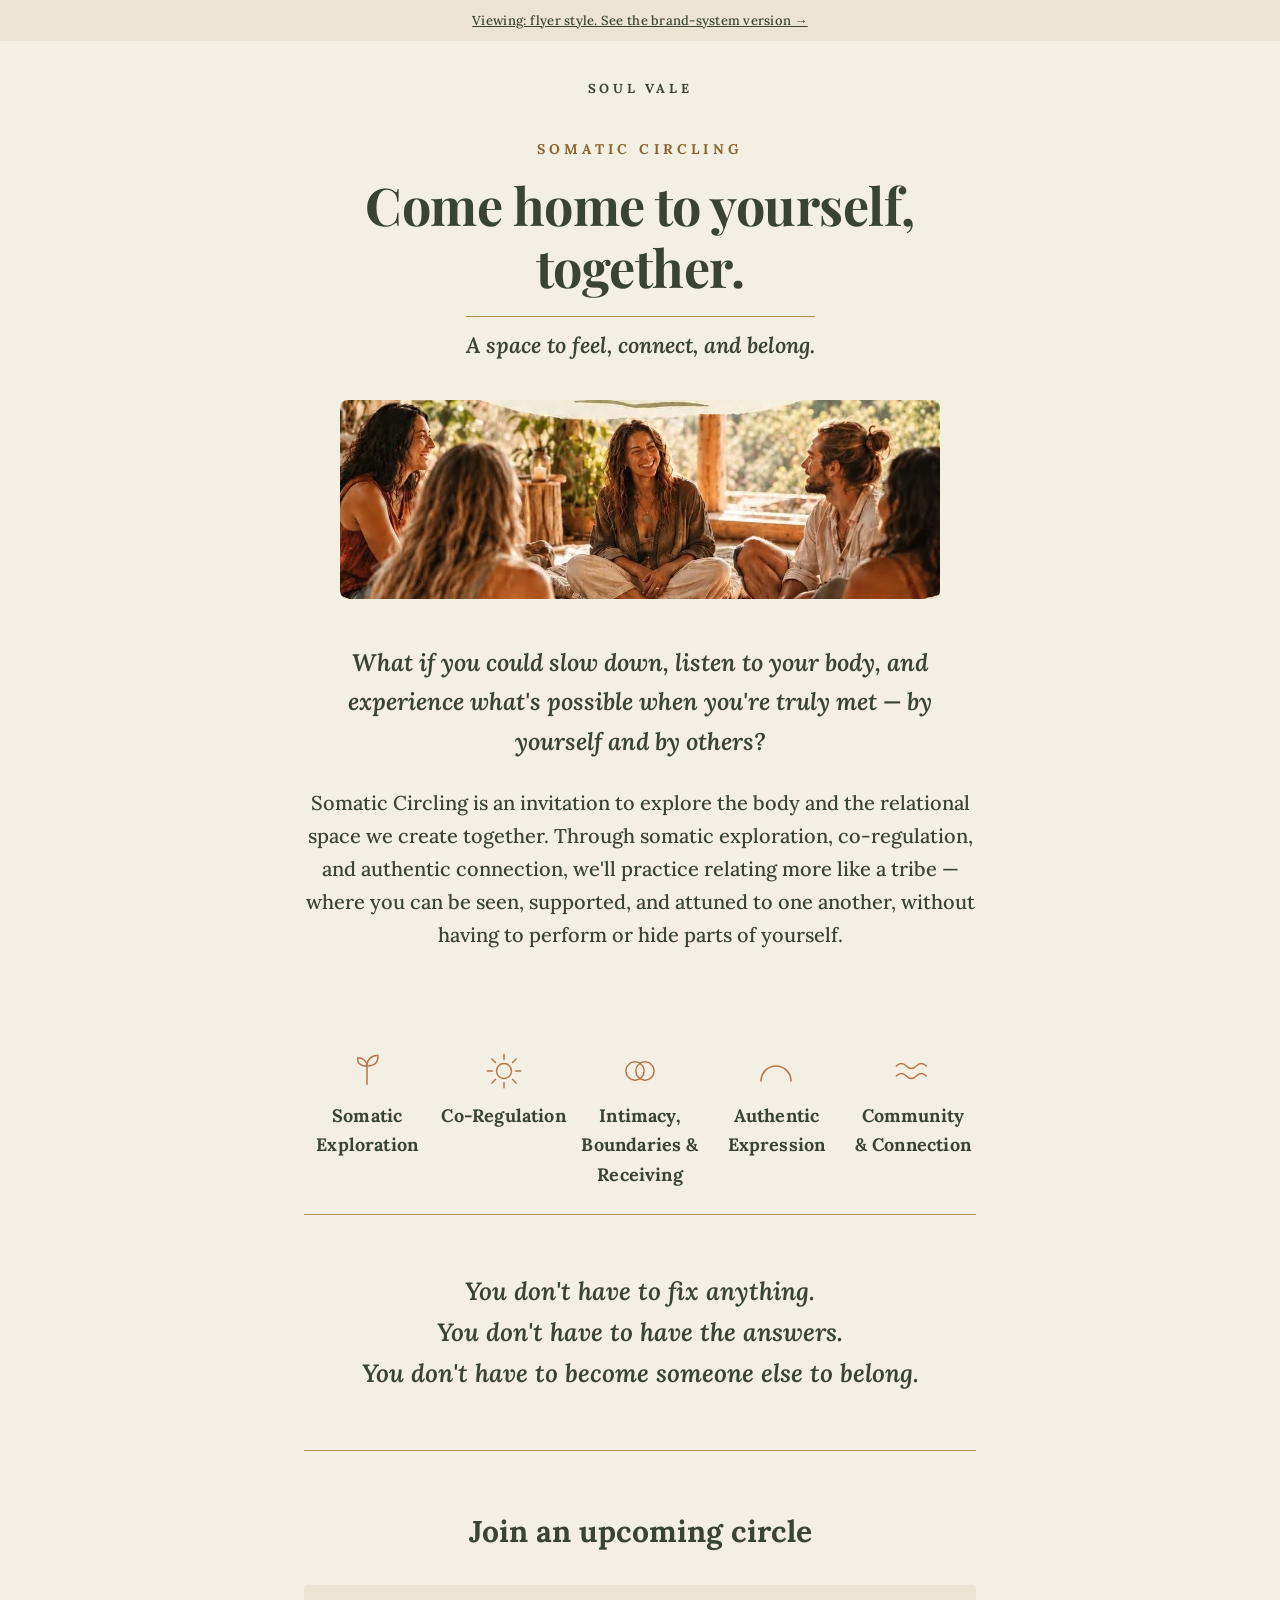
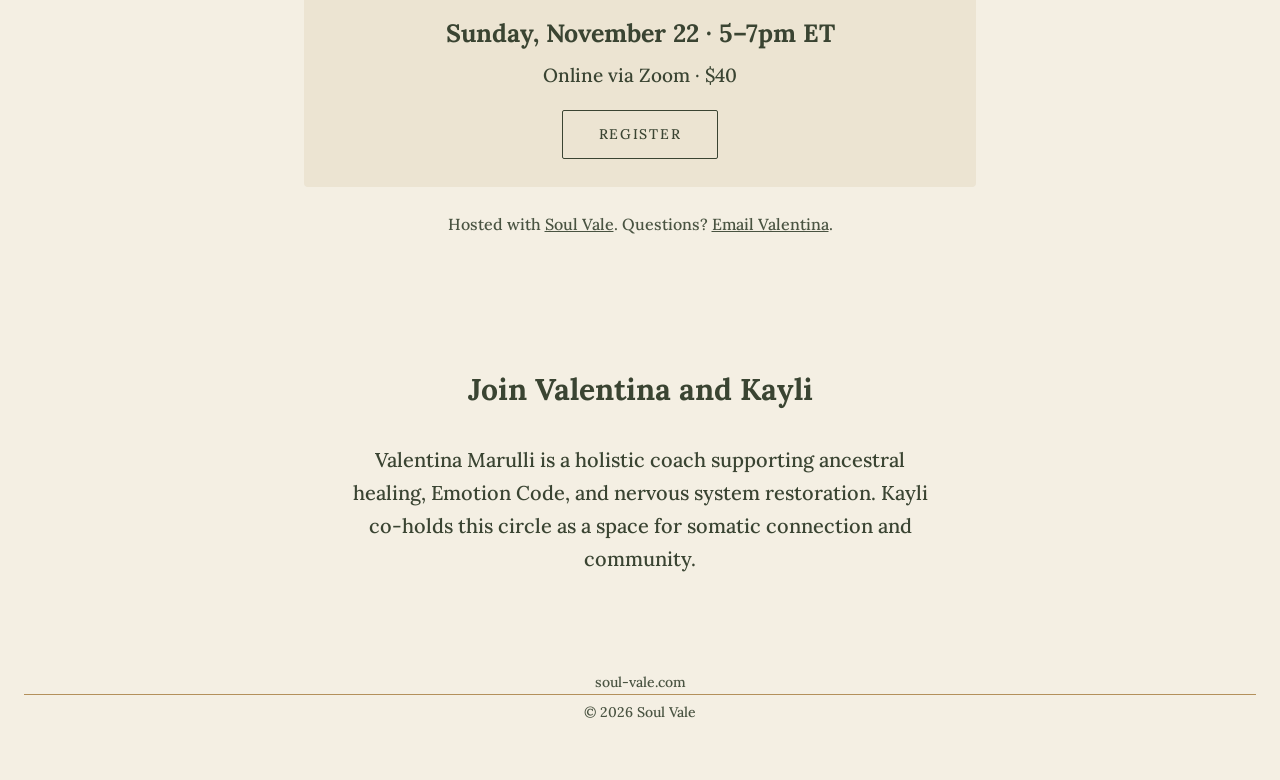
==== index.html @ b20241fc "Readability pass: switch body copy to Lora, darken labels" ====
<!doctype html>
<html lang="en">
<head>
<meta charset="utf-8">
<meta name="viewport" content="width=device-width, initial-scale=1">
<title>Somatic Circling — Soul Vale</title>
<meta name="description" content="Somatic Circling with Valentina &amp; Kayli — an online space to feel, connect, and belong. Join an upcoming circle.">
<link rel="preconnect" href="https://fonts.googleapis.com">
<link rel="preconnect" href="https://fonts.gstatic.com" crossorigin>
<link href="https://fonts.googleapis.com/css2?family=Lora:ital,wght@0,400;0,500;0,600;0,700;1,500;1,600&family=Playfair+Display:wght@600;700&display=swap" rel="stylesheet">
<link rel="stylesheet" href="styles.css">
</head>
<body>

<p class="compare-link"><a href="system/index.html">Viewing: flyer style. See the brand-system version &rarr;</a></p>

<header class="site-header">
  <a class="wordmark" href="https://soul-vale.com">soul vale</a>
</header>

<main>

  <!-- HERO -->
  <section class="hero">
    <p class="eyebrow">Somatic Circling</p>
    <h1 class="script">Come home to yourself,<br>together.</h1>
    <p class="subtitle">A space to feel, connect, and belong.</p>
  </section>

  <div class="hero-photo">
    <img src="assets/circle-photo.webp" alt="A small circle of people sitting together, smiling and connecting." width="1024" height="380" loading="eager">
  </div>

  <!-- INTRO -->
  <section class="intro">
    <p class="lede">What if you could slow down, listen to your body, and experience what's possible when you're truly met — by yourself and by others?</p>
    <p>Somatic Circling is an invitation to explore the body and the relational space we create together. Through somatic exploration, co-regulation, and authentic connection, we'll practice relating more like a tribe — where you can be seen, supported, and attuned to one another, without having to perform or hide parts of yourself.</p>
  </section>

  <!-- PILLARS -->
  <section class="pillars">
    <div class="pillar">
      <svg viewBox="0 0 48 48" aria-hidden="true"><path d="M24 40V18M24 18c0-8 6-13 13-13 1 6-2 13-13 13Zm0 0c0-6-5-10-11-10-1 5 2 10 11 10Z"/></svg>
      <span>Somatic<br>Exploration</span>
    </div>
    <div class="pillar">
      <svg viewBox="0 0 48 48" aria-hidden="true"><circle cx="24" cy="24" r="9"/><path d="M24 4v6M24 38v6M4 24h6M38 24h6M9.5 9.5l4.2 4.2M34.3 34.3l4.2 4.2M9.5 38.5l4.2-4.2M34.3 13.7l4.2-4.2"/></svg>
      <span>Co-Regulation</span>
    </div>
    <div class="pillar">
      <svg viewBox="0 0 48 48" aria-hidden="true"><circle cx="18" cy="24" r="11"/><circle cx="30" cy="24" r="11"/></svg>
      <span>Intimacy,<br>Boundaries &amp; Receiving</span>
    </div>
    <div class="pillar">
      <svg viewBox="0 0 48 48" aria-hidden="true"><path d="M6 36a18 18 0 0 1 36 0" fill="none"/></svg>
      <span>Authentic<br>Expression</span>
    </div>
    <div class="pillar">
      <svg viewBox="0 0 48 48" aria-hidden="true"><path d="M4 18c4-4 8-4 12 0s8 4 12 0 8-4 12 0M4 30c4-4 8-4 12 0s8 4 12 0 8-4 12 0"/></svg>
      <span>Community<br>&amp; Connection</span>
    </div>
  </section>

  <!-- QUOTE -->
  <section class="quote">
    <p>You don't have to fix anything.<br>
    You don't have to have the answers.<br>
    You don't have to become someone else to belong.</p>
  </section>

  <!-- UPCOMING CIRCLES -->
  <section class="circles" id="join">
    <h2>Join an upcoming circle</h2>

    <!--
      TO ADD A NEW DATE: copy one .circle-card block and edit the date/time/price/link.
      TO REMOVE A PAST DATE: delete its .circle-card block.
      Just tell Claude the new date/time/price and this gets updated for you.
    -->
    <div class="circle-card">
      <p class="circle-date">Sunday, November 22 &middot; 5&ndash;7pm ET</p>
      <p class="circle-meta">Online via Zoom &middot; $40</p>
      <a class="btn" href="https://tidycal.com/valentinamarulli0/somatic-circling" target="_blank" rel="noopener">Register</a>
    </div>

    <p class="circles-note">Hosted with <a href="https://soul-vale.com">Soul Vale</a>. Questions? <a href="mailto:valentinamarulli0@gmail.com">Email Valentina</a>.</p>
  </section>

  <!-- HOSTS -->
  <section class="hosts">
    <h2>Join Valentina and Kayli</h2>
    <p>Valentina Marulli is a holistic coach supporting ancestral healing, Emotion Code, and nervous system restoration. Kayli co-holds this circle as a space for somatic connection and community.</p>
  </section>

</main>

<footer class="site-footer">
  <a href="https://soul-vale.com">soul-vale.com</a>
  <span>&copy; <span id="year"></span> Soul Vale</span>
</footer>

<script>document.getElementById('year').textContent = new Date().getFullYear();</script>
</body>
</html>
---- styles.css ----
:root {
  --cream: #f4efe3;
  --cream-deep: #ece4d2;
  --forest: #3a4432;
  --forest-soft: #495341;
  --gold: #b3905b;
  --gold-deep: #8a6530;
  --terracotta: #b8744a;
  --max: 720px;
}

* { box-sizing: border-box; }

html { background: var(--cream); }

body {
  margin: 0;
  background: var(--cream);
  color: var(--forest);
  font-family: 'Lora', Georgia, serif;
  font-weight: 500;
  font-size: 20px;
  line-height: 1.65;
  -webkit-font-smoothing: antialiased;
}

a { color: inherit; }

.compare-link {
  text-align: center;
  margin: 0;
  padding: 10px;
  font-size: 13px;
  letter-spacing: 0.02em;
  background: var(--cream-deep);
  color: var(--forest);
}
.compare-link a { text-decoration: underline; }

.site-header {
  padding: 28px 24px 0;
  text-align: center;
}
.wordmark {
  text-decoration: none;
  letter-spacing: 0.28em;
  text-transform: uppercase;
  font-size: 13px;
  font-weight: 700;
  color: var(--forest);
}

main { max-width: var(--max); margin: 0 auto; padding: 0 24px; }

section { padding: 56px 0; text-align: center; }

.hero { padding-top: 36px; padding-bottom: 28px; }
.eyebrow {
  letter-spacing: 0.3em;
  text-transform: uppercase;
  font-size: 14px;
  font-weight: 700;
  color: var(--gold-deep);
  margin: 0 0 12px;
}
h1.script {
  font-family: 'Playfair Display', 'Cormorant Garamond', Georgia, serif;
  font-weight: 700;
  font-size: 52px;
  line-height: 1.2;
  letter-spacing: -0.01em;
  margin: 0 0 18px;
  color: var(--forest);
}
.subtitle {
  font-style: italic;
  font-size: 22px;
  font-weight: 600;
  color: var(--forest);
  margin: 0;
  border-top: 1px solid var(--gold);
  display: inline-block;
  padding-top: 10px;
}

.hero-photo {
  max-width: 600px;
  margin: 8px auto 0;
  aspect-ratio: 1024 / 340;
  overflow: hidden;
  border-radius: 8px;
}
.hero-photo img {
  width: 100%;
  height: 100%;
  object-fit: cover;
  object-position: 50% 30.1%;
  display: block;
}

.intro { padding-top: 20px; }
.intro .lede { font-size: 24px; font-style: italic; color: var(--forest); font-weight: 600; }
.intro p:not(.lede) { font-size: 20px; color: var(--forest); font-weight: 500; }

.pillars {
  display: flex;
  flex-wrap: nowrap;
  justify-content: space-between;
  align-items: flex-start;
  gap: 10px;
  padding-top: 24px;
  padding-bottom: 24px;
}
.pillar {
  flex: 1 1 0;
  min-width: 0;
  display: flex;
  flex-direction: column;
  align-items: center;
  gap: 10px;
}
.pillar svg {
  width: 34px; height: 34px;
  fill: none;
  stroke: var(--terracotta);
  stroke-width: 1.8;
  stroke-linecap: round;
  stroke-linejoin: round;
}
.pillar span {
  font-size: 16px;
  font-weight: 700;
  letter-spacing: 0.01em;
  color: var(--forest);
}

@media (min-width: 560px) {
  .pillar span { font-size: 18px; }
  .pillar svg { width: 40px; height: 40px; }
}

.quote {
  border-top: 1px solid var(--gold);
  border-bottom: 1px solid var(--gold);
}
.quote p {
  font-style: italic;
  font-size: 25px;
  font-weight: 600;
  margin: 0;
  color: var(--forest);
}

.circles h2, .hosts h2 {
  font-family: 'Lora', serif;
  font-weight: 700;
  font-size: 30px;
  margin: 0 0 28px;
}

.circle-card {
  background: var(--cream-deep);
  border-radius: 4px;
  padding: 28px 24px;
  margin: 0 0 20px;
}
.circle-date { font-size: 25px; font-weight: 700; margin: 0 0 6px; }
.circle-meta { margin: 0 0 18px; color: var(--forest); font-size: 19px; font-weight: 500; }

.btn {
  display: inline-block;
  text-decoration: none;
  border: 1px solid var(--forest);
  padding: 12px 36px;
  letter-spacing: 0.12em;
  text-transform: uppercase;
  font-size: 14px;
  border-radius: 2px;
  transition: background .15s ease, color .15s ease;
}
.btn:hover { background: var(--forest); color: var(--cream); }

.circles-note { font-size: 16px; color: var(--forest-soft); margin-top: 24px; }
.circles-note a { text-decoration: underline; }

.hosts p { font-size: 20px; color: var(--forest); max-width: 580px; margin: 0 auto; }

.site-footer {
  text-align: center;
  padding: 40px 24px 56px;
  font-size: 14px;
  color: var(--forest-soft);
  display: flex;
  flex-direction: column;
  gap: 6px;
}
.site-footer a { text-decoration: none; border-bottom: 1px solid var(--gold); }

@media (max-width: 480px) {
  h1.script { font-size: 36px; }
  body { font-size: 19px; }
}
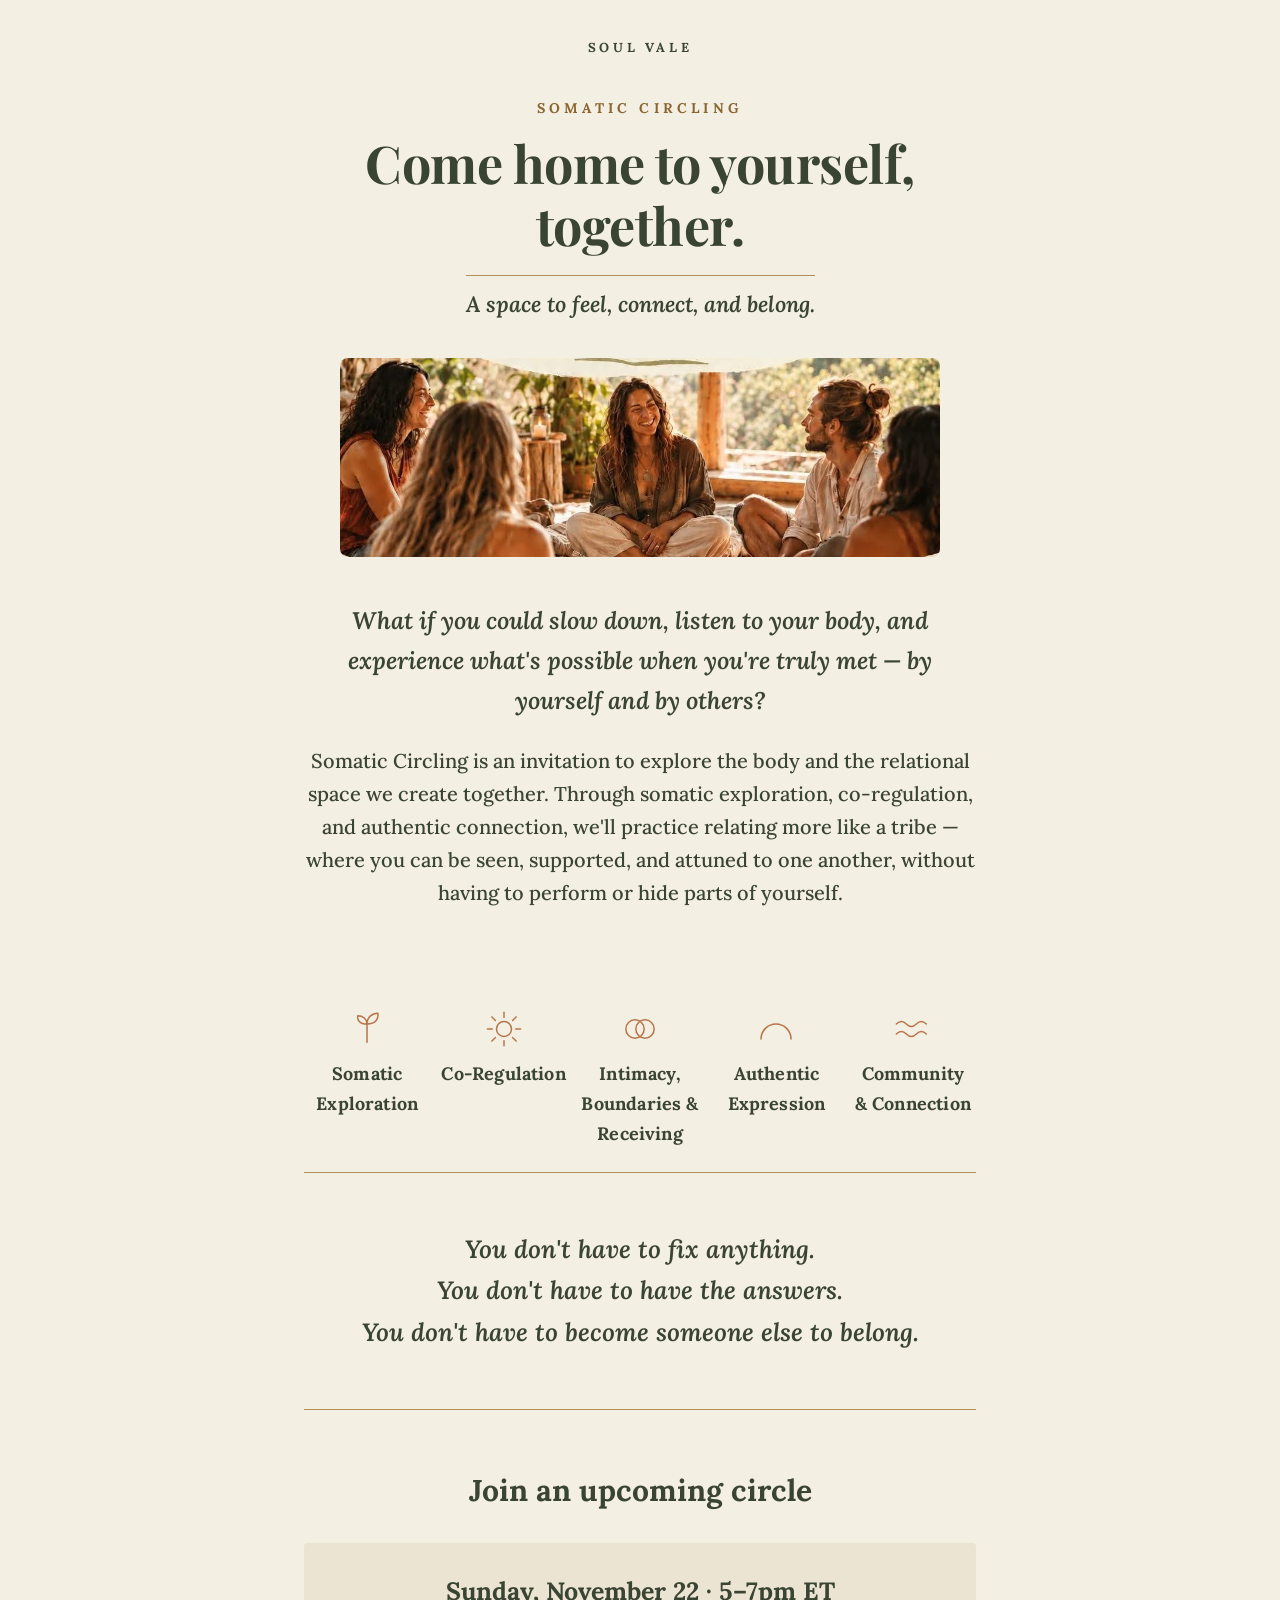
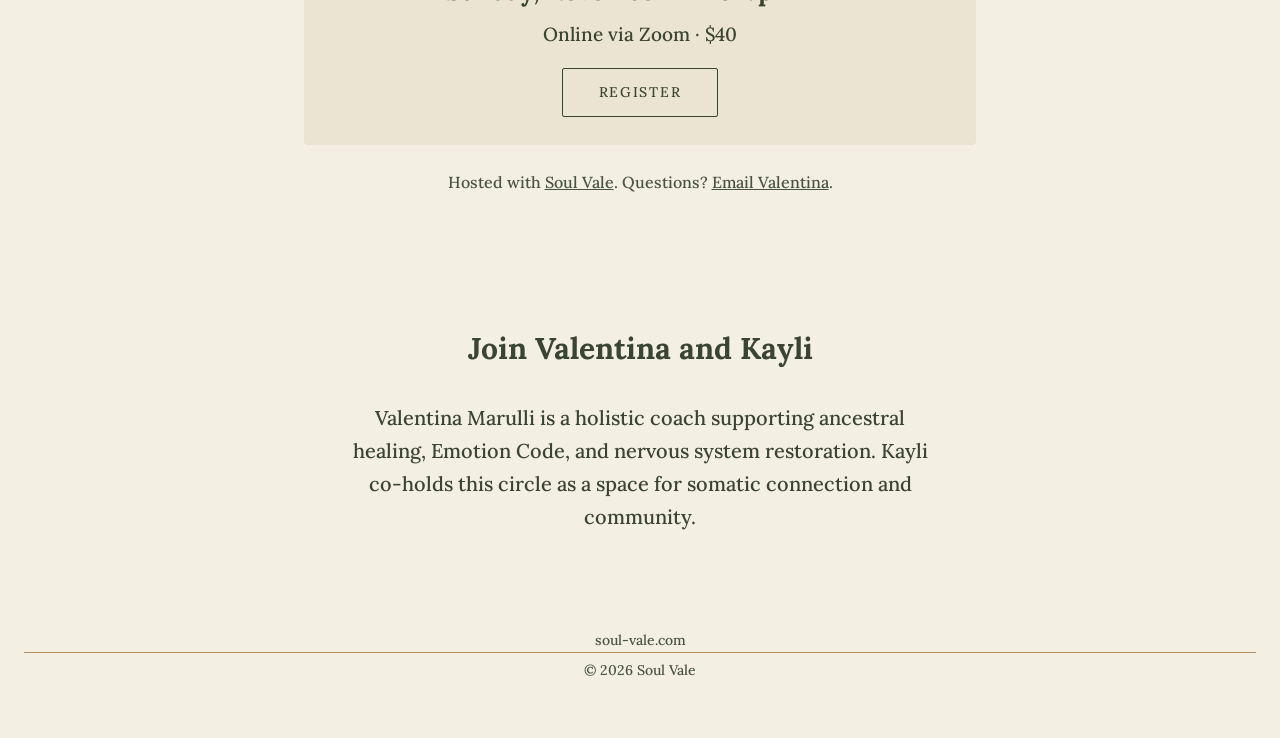
==== commit c2da2fc4: "Lock in flyer-style design; remove brand-system comparison page" ====
--- a/index.html
+++ b/index.html
@@ -11,8 +11,6 @@
 <link rel="stylesheet" href="styles.css">
 </head>
 <body>
-
-<p class="compare-link"><a href="system/index.html">Viewing: flyer style. See the brand-system version &rarr;</a></p>
 
 <header class="site-header">
   <a class="wordmark" href="https://soul-vale.com">soul vale</a>
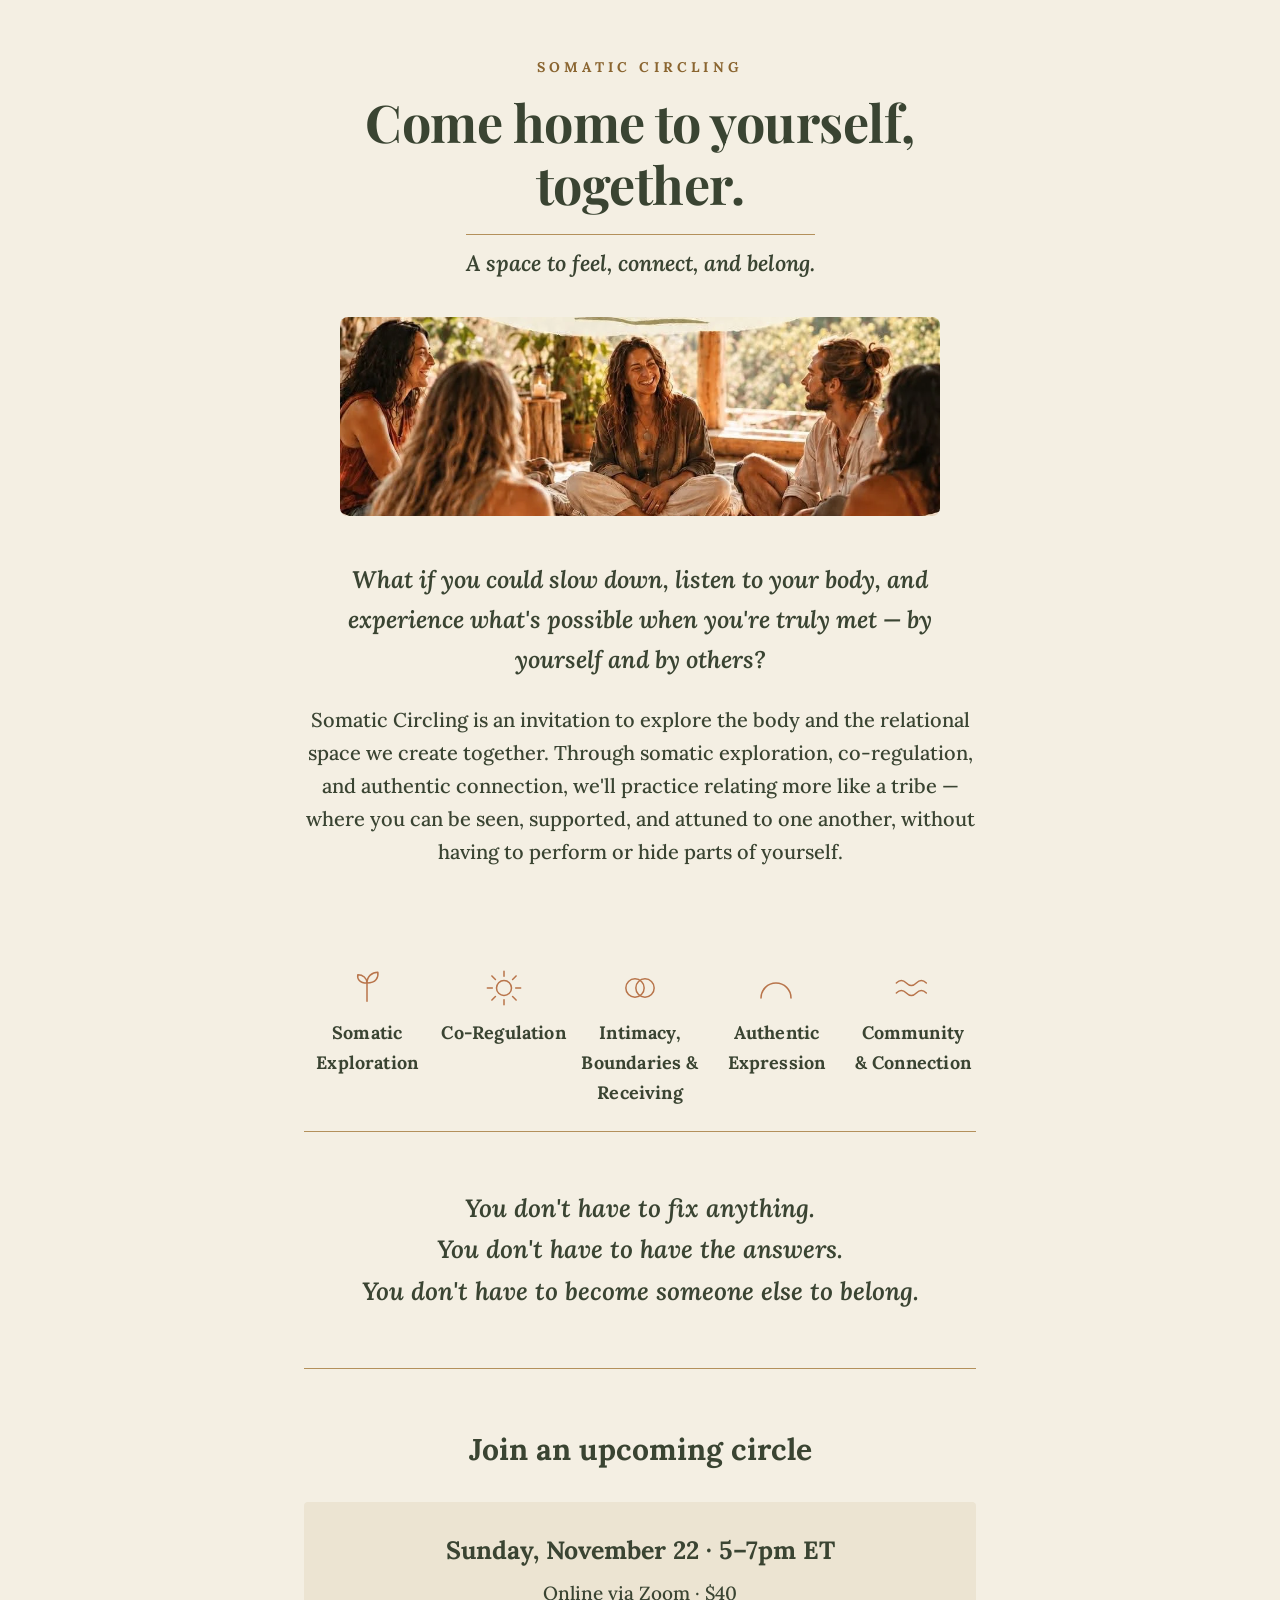
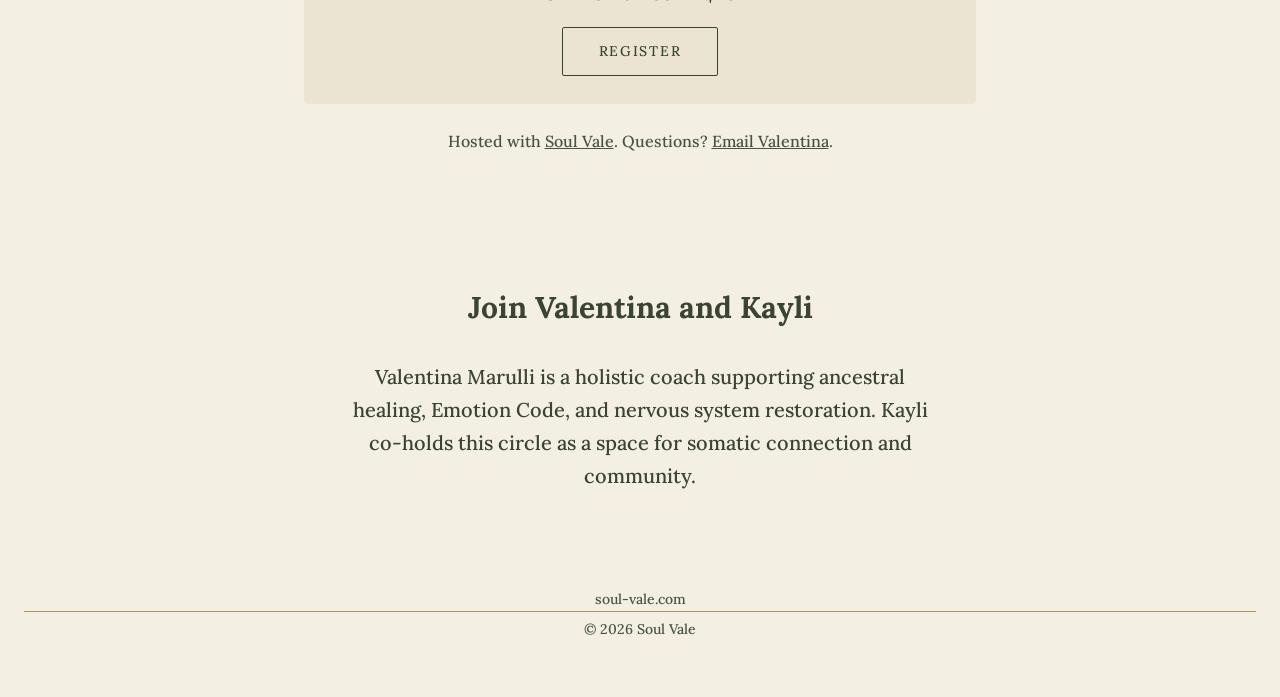
==== commit 032f84fd: "Remove Soul Vale wordmark from page header" ====
--- a/index.html
+++ b/index.html
@@ -11,10 +11,6 @@
 <link rel="stylesheet" href="styles.css">
 </head>
 <body>
-
-<header class="site-header">
-  <a class="wordmark" href="https://soul-vale.com">soul vale</a>
-</header>
 
 <main>
 
--- a/styles.css
+++ b/styles.css
@@ -54,7 +54,7 @@
 
 section { padding: 56px 0; text-align: center; }
 
-.hero { padding-top: 36px; padding-bottom: 28px; }
+.hero { padding-top: 56px; padding-bottom: 28px; }
 .eyebrow {
   letter-spacing: 0.3em;
   text-transform: uppercase;
@@ -137,6 +137,21 @@
 @media (min-width: 560px) {
   .pillar span { font-size: 18px; }
   .pillar svg { width: 40px; height: 40px; }
+}
+
+@media (max-width: 480px) {
+  .pillars {
+    flex-wrap: wrap;
+    justify-content: center;
+    row-gap: 28px;
+    column-gap: 16px;
+  }
+  .pillar {
+    flex: 1 1 27%;
+    max-width: 33%;
+  }
+  .pillar svg { width: 30px; height: 30px; }
+  .pillar span { font-size: 14px; }
 }
 
 .quote {
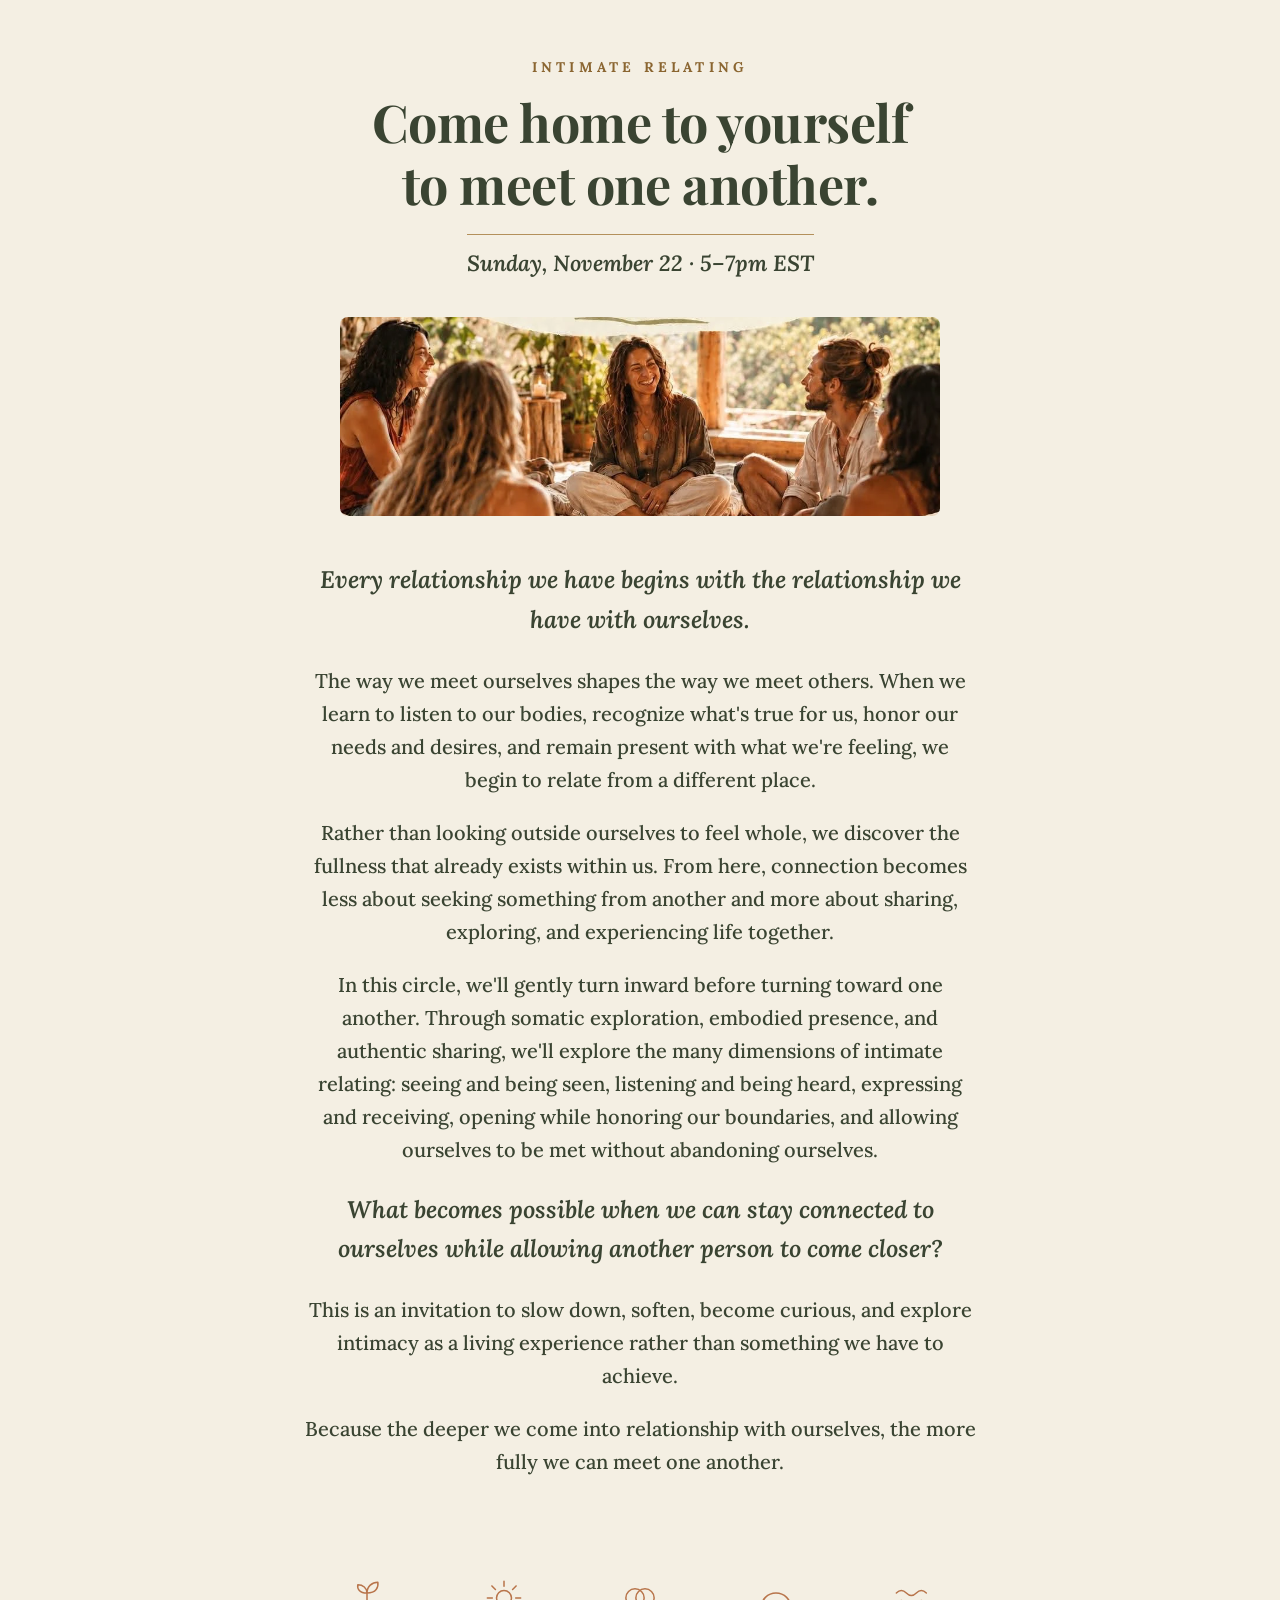
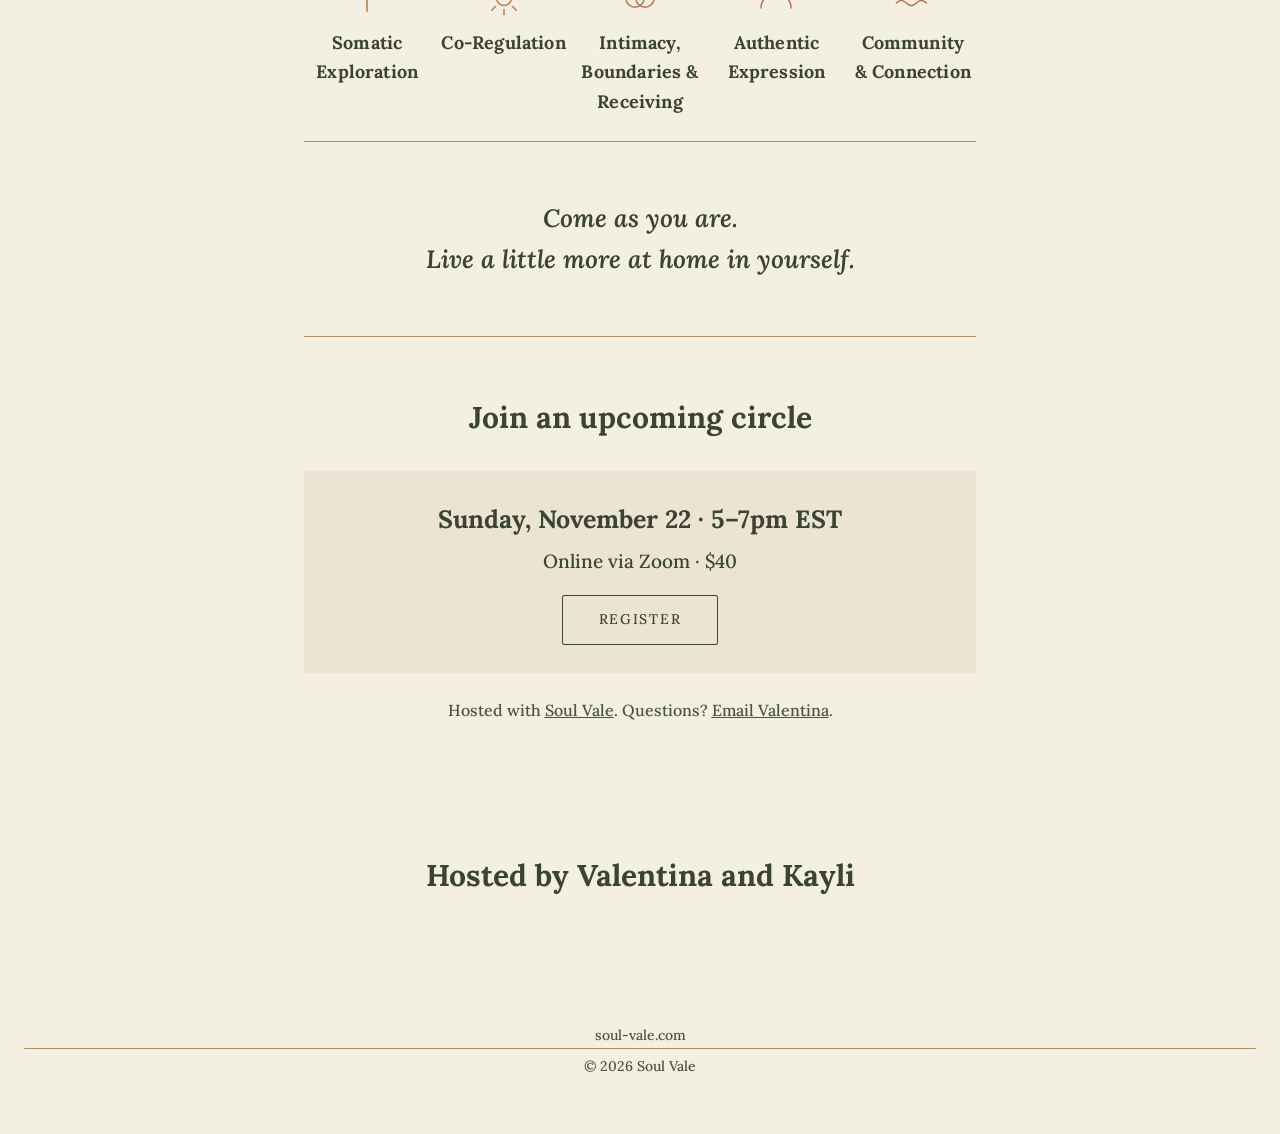
==== commit 0f3f612d: "Update content for Intimate Relating circle; trim hosts section" ====
--- a/index.html
+++ b/index.html
@@ -3,8 +3,8 @@
 <head>
 <meta charset="utf-8">
 <meta name="viewport" content="width=device-width, initial-scale=1">
-<title>Somatic Circling — Soul Vale</title>
-<meta name="description" content="Somatic Circling with Valentina &amp; Kayli — an online space to feel, connect, and belong. Join an upcoming circle.">
+<title>Intimate Relating — Soul Vale</title>
+<meta name="description" content="Intimate Relating with Valentina &amp; Kayli — come home to yourself to meet one another. Join an upcoming circle.">
 <link rel="preconnect" href="https://fonts.googleapis.com">
 <link rel="preconnect" href="https://fonts.gstatic.com" crossorigin>
 <link href="https://fonts.googleapis.com/css2?family=Lora:ital,wght@0,400;0,500;0,600;0,700;1,500;1,600&family=Playfair+Display:wght@600;700&display=swap" rel="stylesheet">
@@ -16,9 +16,9 @@
 
   <!-- HERO -->
   <section class="hero">
-    <p class="eyebrow">Somatic Circling</p>
-    <h1 class="script">Come home to yourself,<br>together.</h1>
-    <p class="subtitle">A space to feel, connect, and belong.</p>
+    <p class="eyebrow">Intimate Relating</p>
+    <h1 class="script">Come home to yourself<br>to meet one another.</h1>
+    <p class="subtitle">Sunday, November 22 &middot; 5&ndash;7pm EST</p>
   </section>
 
   <div class="hero-photo">
@@ -27,8 +27,13 @@
 
   <!-- INTRO -->
   <section class="intro">
-    <p class="lede">What if you could slow down, listen to your body, and experience what's possible when you're truly met — by yourself and by others?</p>
-    <p>Somatic Circling is an invitation to explore the body and the relational space we create together. Through somatic exploration, co-regulation, and authentic connection, we'll practice relating more like a tribe — where you can be seen, supported, and attuned to one another, without having to perform or hide parts of yourself.</p>
+    <p class="lede">Every relationship we have begins with the relationship we have with ourselves.</p>
+    <p>The way we meet ourselves shapes the way we meet others. When we learn to listen to our bodies, recognize what's true for us, honor our needs and desires, and remain present with what we're feeling, we begin to relate from a different place.</p>
+    <p>Rather than looking outside ourselves to feel whole, we discover the fullness that already exists within us. From here, connection becomes less about seeking something from another and more about sharing, exploring, and experiencing life together.</p>
+    <p>In this circle, we'll gently turn inward before turning toward one another. Through somatic exploration, embodied presence, and authentic sharing, we'll explore the many dimensions of intimate relating: seeing and being seen, listening and being heard, expressing and receiving, opening while honoring our boundaries, and allowing ourselves to be met without abandoning ourselves.</p>
+    <p class="lede">What becomes possible when we can stay connected to ourselves while allowing another person to come closer?</p>
+    <p>This is an invitation to slow down, soften, become curious, and explore intimacy as a living experience rather than something we have to achieve.</p>
+    <p>Because the deeper we come into relationship with ourselves, the more fully we can meet one another.</p>
   </section>
 
   <!-- PILLARS -->
@@ -57,9 +62,8 @@
 
   <!-- QUOTE -->
   <section class="quote">
-    <p>You don't have to fix anything.<br>
-    You don't have to have the answers.<br>
-    You don't have to become someone else to belong.</p>
+    <p>Come as you are.<br>
+    Live a little more at home in yourself.</p>
   </section>
 
   <!-- UPCOMING CIRCLES -->
@@ -72,7 +76,7 @@
       Just tell Claude the new date/time/price and this gets updated for you.
     -->
     <div class="circle-card">
-      <p class="circle-date">Sunday, November 22 &middot; 5&ndash;7pm ET</p>
+      <p class="circle-date">Sunday, November 22 &middot; 5&ndash;7pm EST</p>
       <p class="circle-meta">Online via Zoom &middot; $40</p>
       <a class="btn" href="https://tidycal.com/valentinamarulli0/somatic-circling" target="_blank" rel="noopener">Register</a>
     </div>
@@ -82,8 +86,7 @@
 
   <!-- HOSTS -->
   <section class="hosts">
-    <h2>Join Valentina and Kayli</h2>
-    <p>Valentina Marulli is a holistic coach supporting ancestral healing, Emotion Code, and nervous system restoration. Kayli co-holds this circle as a space for somatic connection and community.</p>
+    <h2>Hosted by Valentina and Kayli</h2>
   </section>
 
 </main>
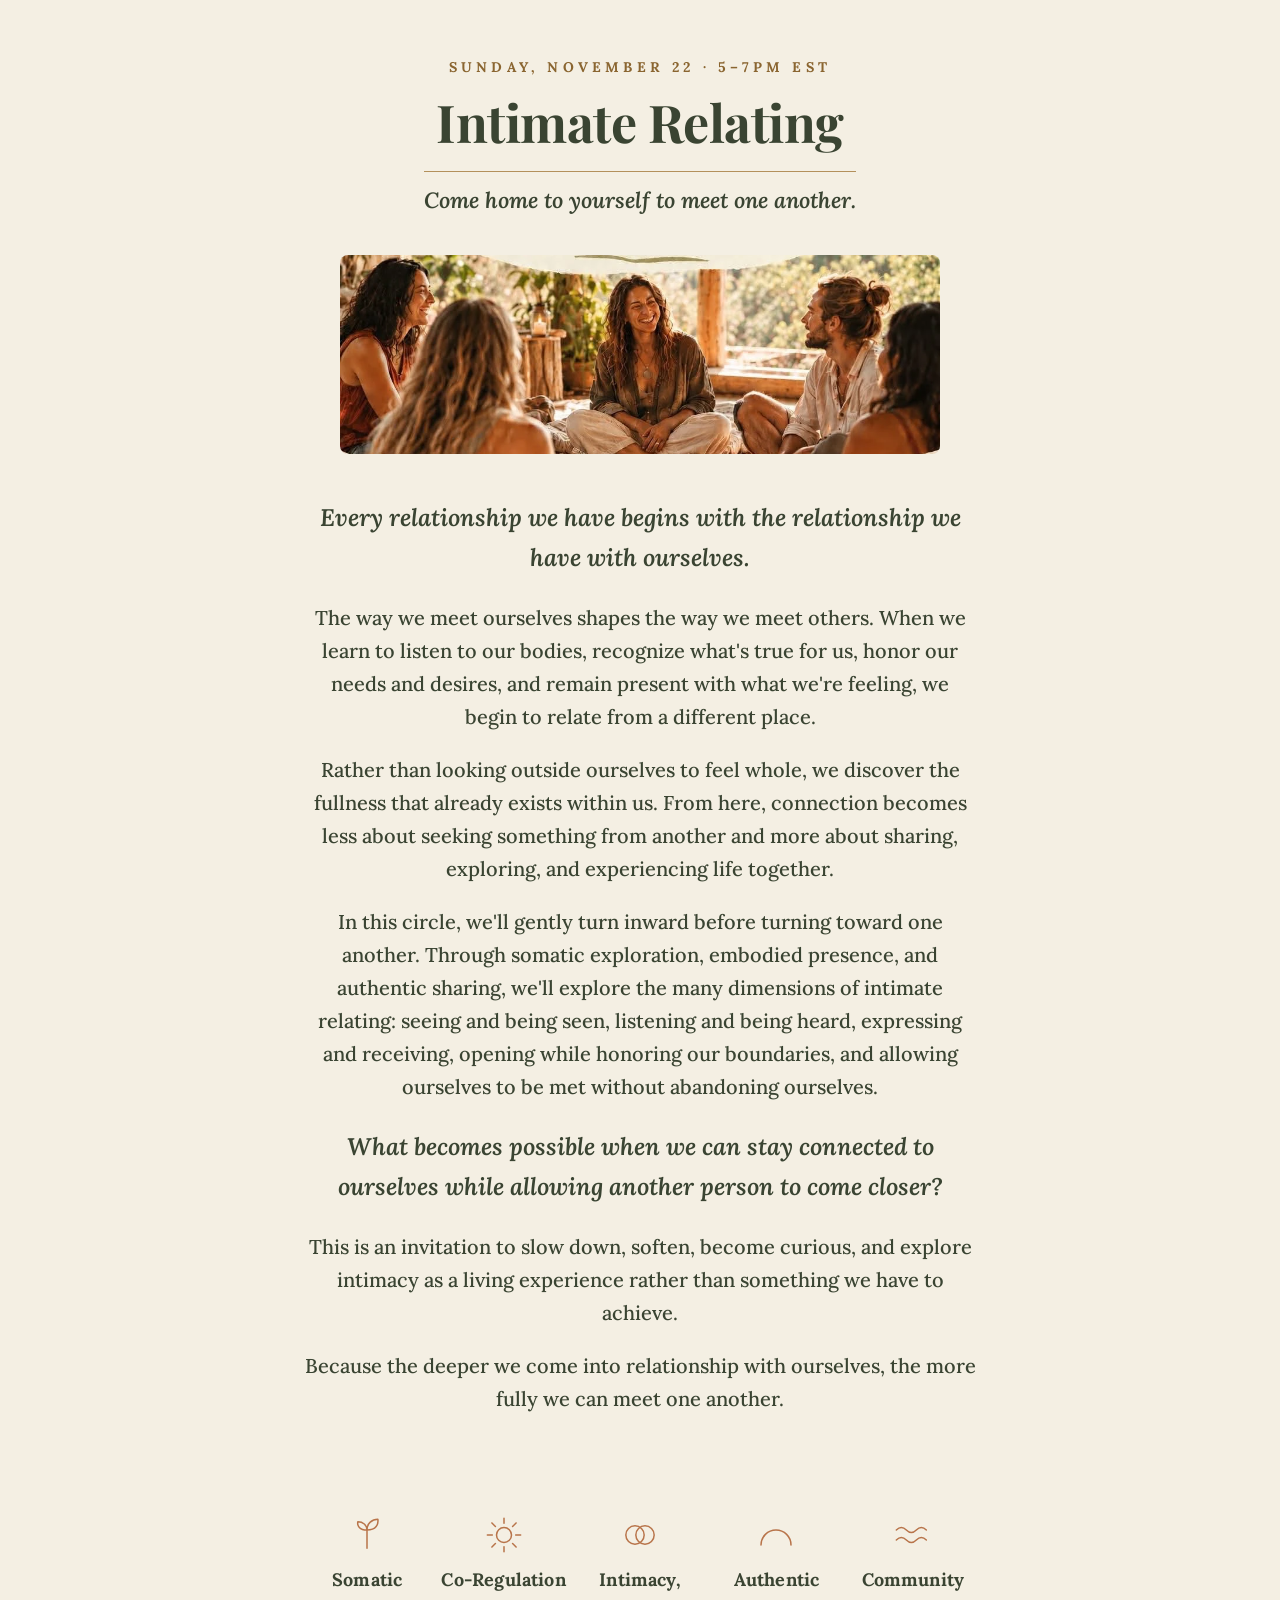
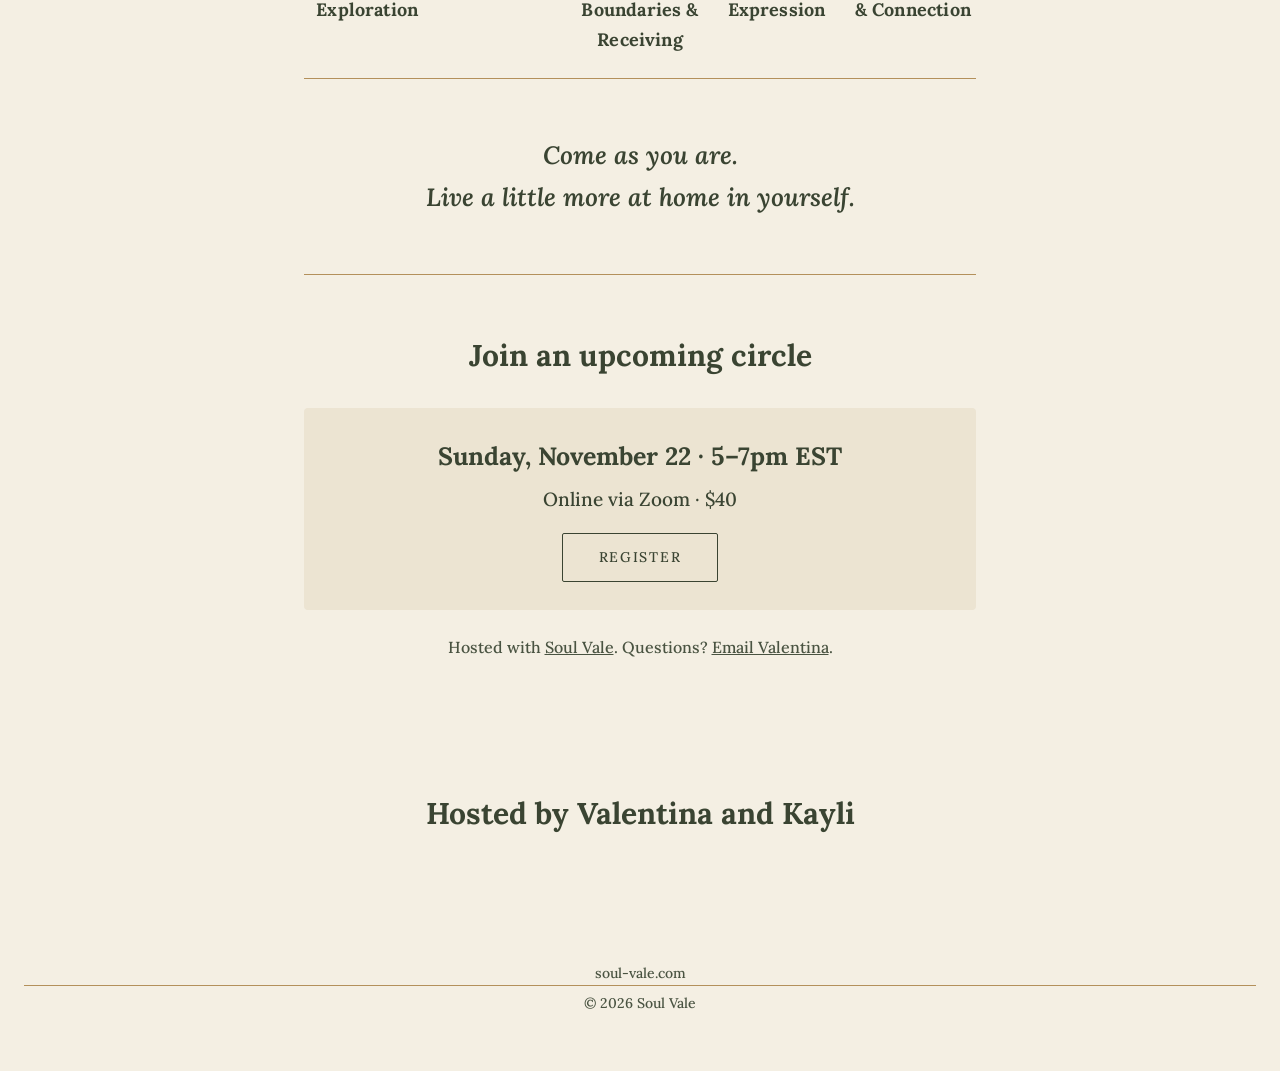
==== commit 41af4aff: "Make 'Intimate Relating' the main title, date as eyebrow, tagline as subtitle" ====
--- a/index.html
+++ b/index.html
@@ -16,9 +16,9 @@
 
   <!-- HERO -->
   <section class="hero">
-    <p class="eyebrow">Intimate Relating</p>
-    <h1 class="script">Come home to yourself<br>to meet one another.</h1>
-    <p class="subtitle">Sunday, November 22 &middot; 5&ndash;7pm EST</p>
+    <p class="eyebrow">Sunday, November 22 &middot; 5&ndash;7pm EST</p>
+    <h1 class="script">Intimate Relating</h1>
+    <p class="subtitle">Come home to yourself to meet one another.</p>
   </section>
 
   <div class="hero-photo">
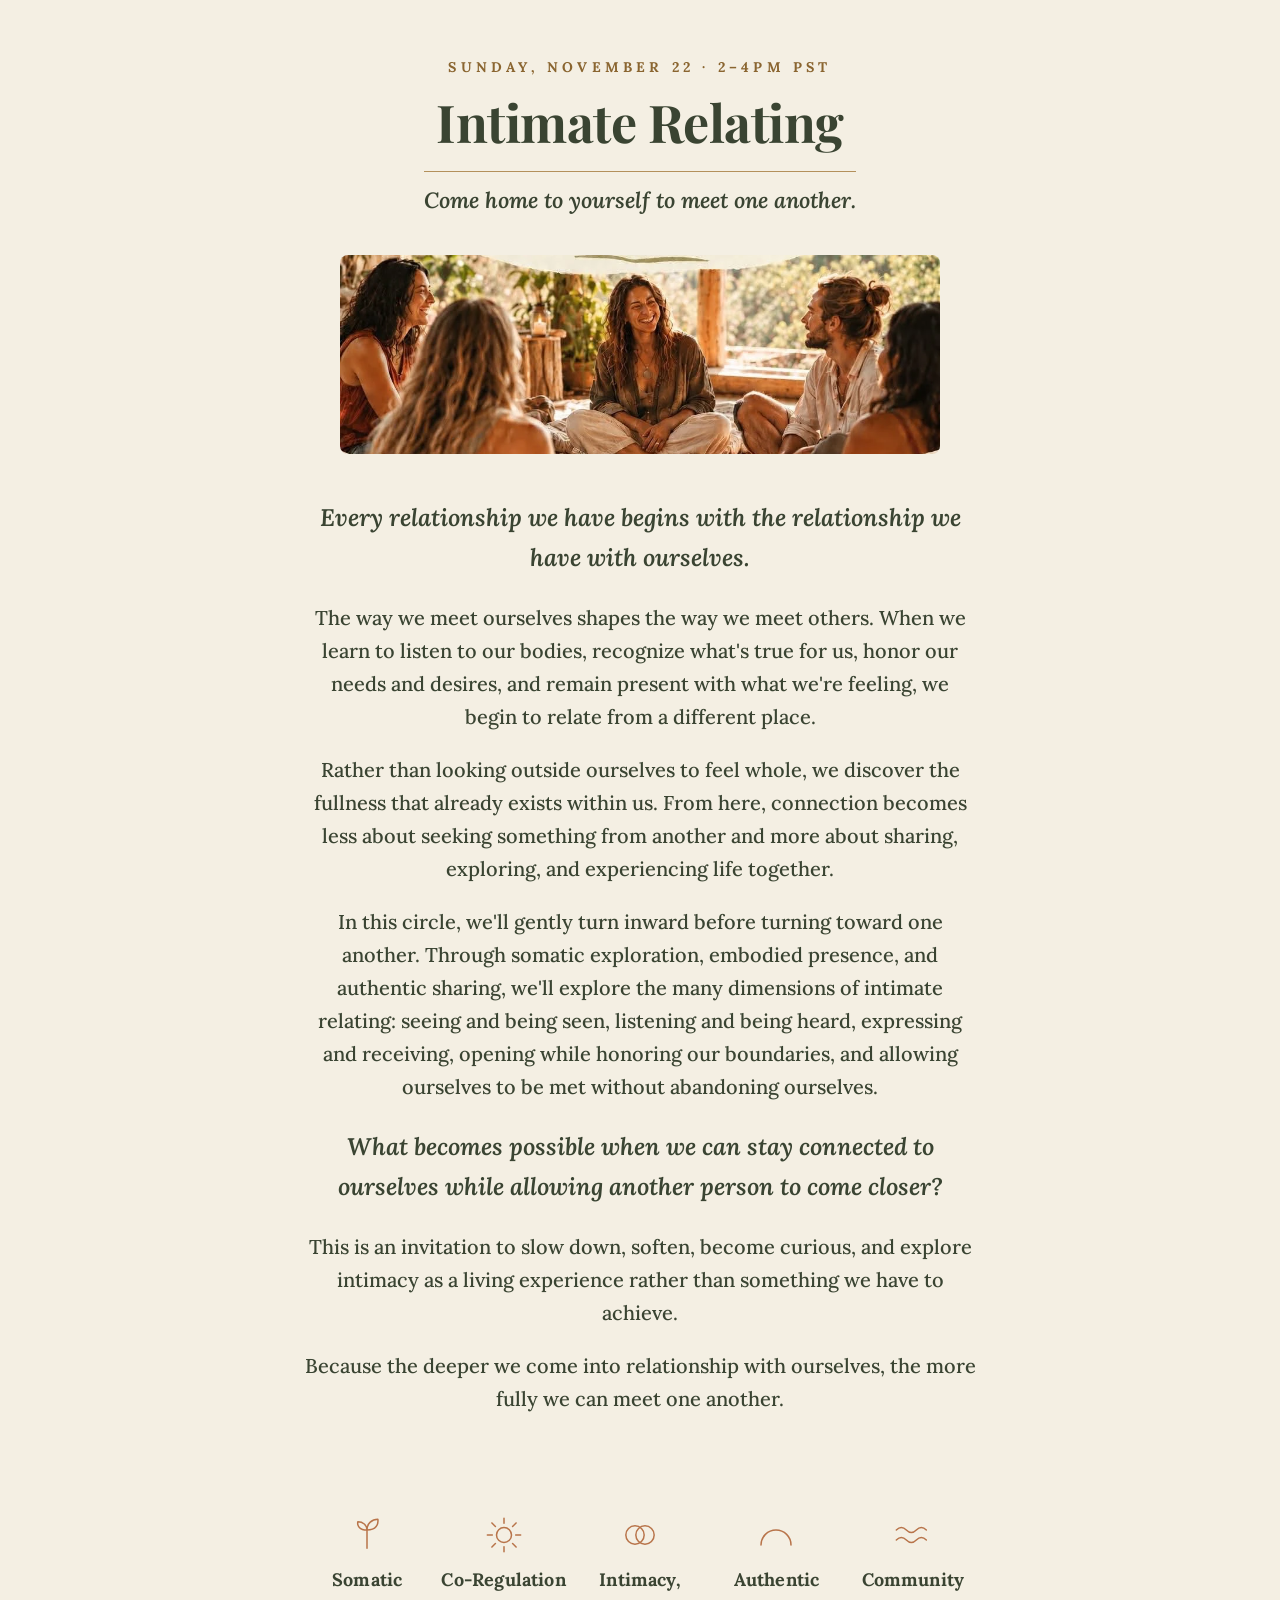
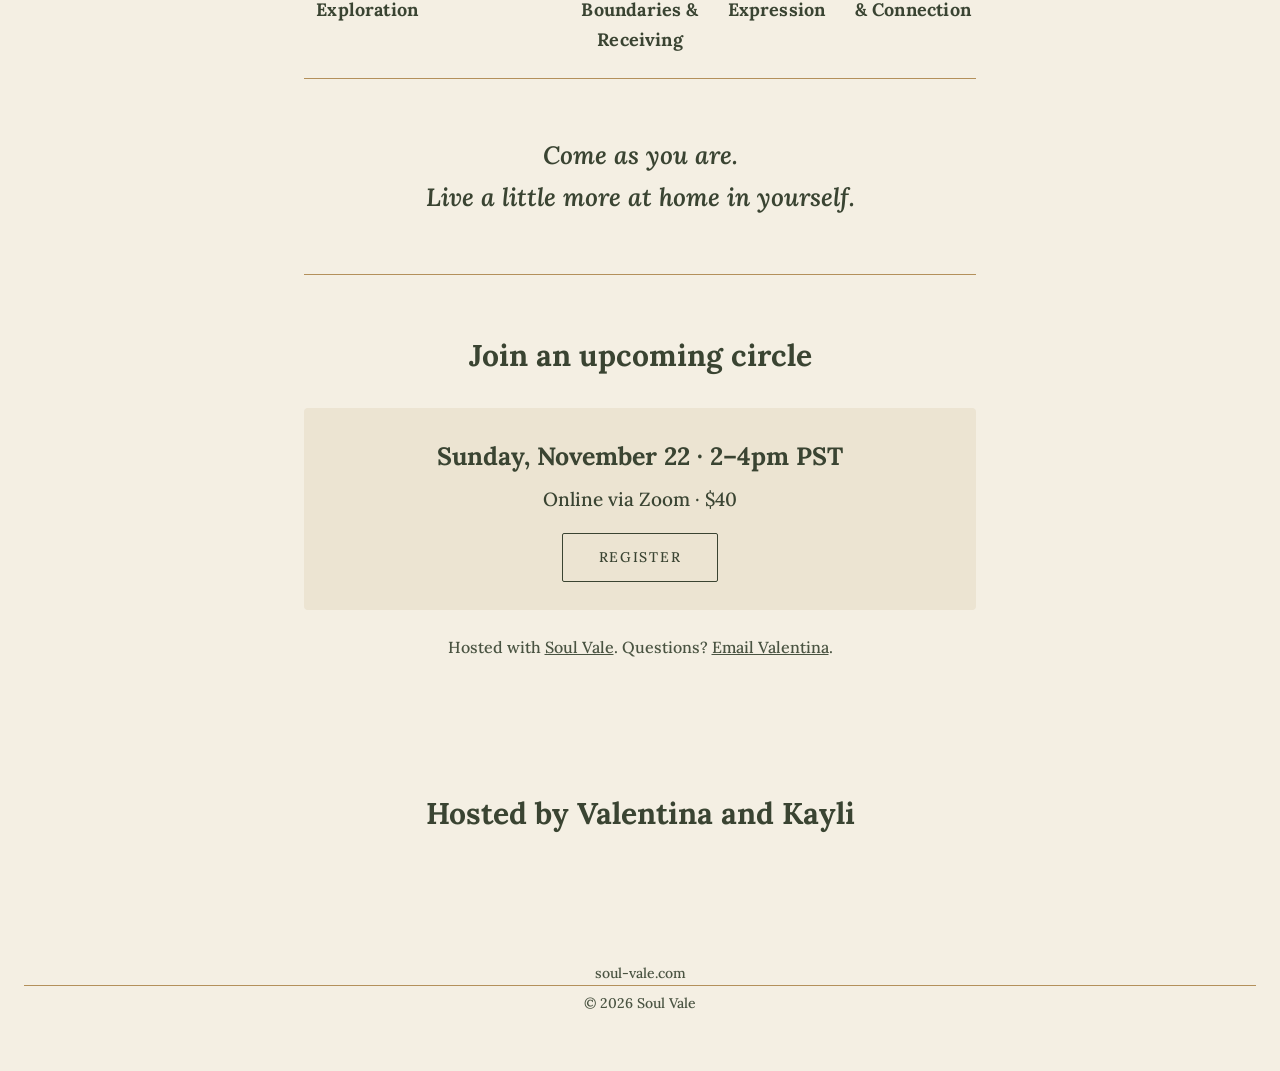
==== commit 4465847d: "Display circle time as Pacific instead of Eastern Co-Authored-By: Claude Sonnet 5 <noreply@anthropic" ====
--- a/index.html
+++ b/index.html
@@ -5,6 +5,16 @@
 <meta name="viewport" content="width=device-width, initial-scale=1">
 <title>Intimate Relating — Soul Vale</title>
 <meta name="description" content="Intimate Relating with Valentina &amp; Kayli — come home to yourself to meet one another. Join an upcoming circle.">
+<link rel="canonical" href="https://circles.soul-vale.com/">
+<meta property="og:type" content="website">
+<meta property="og:url" content="https://circles.soul-vale.com/">
+<meta property="og:title" content="Intimate Relating — Soul Vale">
+<meta property="og:description" content="Intimate Relating with Valentina &amp; Kayli — come home to yourself to meet one another. Join an upcoming circle.">
+<meta property="og:image" content="https://circles.soul-vale.com/assets/circle-photo.webp">
+<meta name="twitter:card" content="summary_large_image">
+<meta name="twitter:title" content="Intimate Relating — Soul Vale">
+<meta name="twitter:description" content="Intimate Relating with Valentina &amp; Kayli — come home to yourself to meet one another. Join an upcoming circle.">
+<meta name="twitter:image" content="https://circles.soul-vale.com/assets/circle-photo.webp">
 <link rel="preconnect" href="https://fonts.googleapis.com">
 <link rel="preconnect" href="https://fonts.gstatic.com" crossorigin>
 <link href="https://fonts.googleapis.com/css2?family=Lora:ital,wght@0,400;0,500;0,600;0,700;1,500;1,600&family=Playfair+Display:wght@600;700&display=swap" rel="stylesheet">
@@ -16,7 +26,7 @@
 
   <!-- HERO -->
   <section class="hero">
-    <p class="eyebrow">Sunday, November 22 &middot; 5&ndash;7pm EST</p>
+    <p class="eyebrow">Sunday, November 22 &middot; 2&ndash;4pm PST</p>
     <h1 class="script">Intimate Relating</h1>
     <p class="subtitle">Come home to yourself to meet one another.</p>
   </section>
@@ -76,7 +86,7 @@
       Just tell Claude the new date/time/price and this gets updated for you.
     -->
     <div class="circle-card">
-      <p class="circle-date">Sunday, November 22 &middot; 5&ndash;7pm EST</p>
+      <p class="circle-date">Sunday, November 22 &middot; 2&ndash;4pm PST</p>
       <p class="circle-meta">Online via Zoom &middot; $40</p>
       <a class="btn" href="https://tidycal.com/valentinamarulli0/somatic-circling" target="_blank" rel="noopener">Register</a>
     </div>
